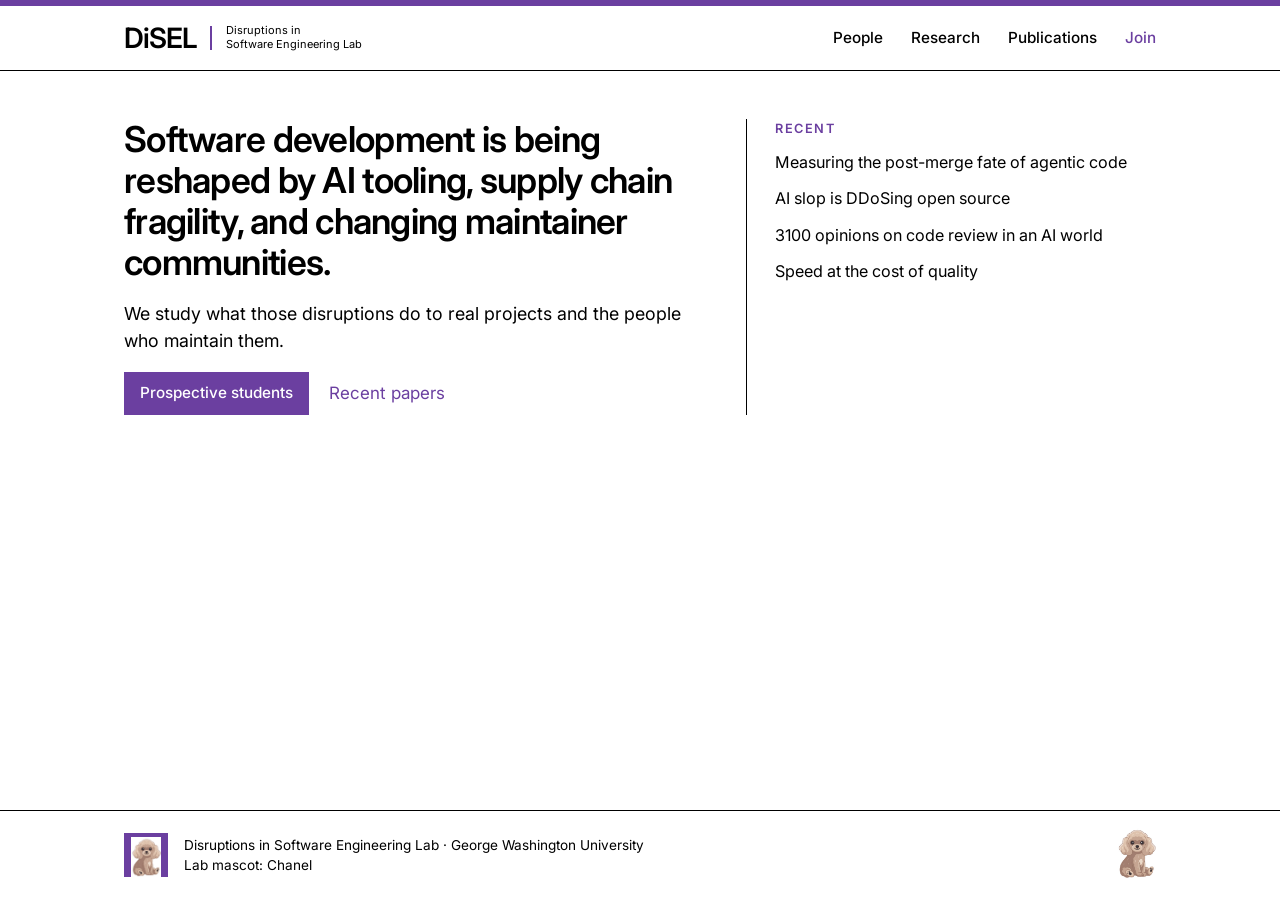
==== index.html @ 05b07bbb "creating home[age beta draft" ====
<!doctype html>
<html lang="en">
<head>
<meta charset="utf-8">
<meta name="viewport" content="width=device-width, initial-scale=1">
<title>DiSEL · Disruptions in Software Engineering Lab</title>
<meta name="description" content="DiSEL studies what disruptions like AI tooling, supply chain fragility, and changing maintainer communities do to real software projects and the people who maintain them. George Washington University.">
<link rel="icon" href="assets/favicon.svg" type="image/svg+xml">
<link rel="preconnect" href="https://fonts.googleapis.com">
<link href="https://fonts.googleapis.com/css2?family=Inter:wght@400;500;600&display=swap" rel="stylesheet">
<link rel="stylesheet" href="style.css">
</head>
<body>
<div class="edge"></div>
<header>
  <div class="header-inner">
    <a class="lockup" href="index.html">
      <span class="wordmark">DiSEL</span>
      <span class="divider"></span>
      <span class="fullname">Disruptions in<br>Software Engineering Lab</span>
    </a>
    <nav>
      <a href="people.html">People</a>
      <a href="research.html">Research</a>
      <a href="publications.html">Publications</a>
      <a class="join" href="join.html">Join</a>
    </nav>
  </div>
</header>

<main>
  <div class="hero">
    <div>
      <h1>Software development is being reshaped by AI tooling, supply chain fragility, and changing maintainer communities.</h1>
      <p class="lede">We study what those disruptions do to real projects and the people who maintain them.</p>
      <div class="actions">
        <a class="button" href="join.html">Prospective students</a>
        <a href="publications.html">Recent papers</a>
      </div>
    </div>
    <aside class="side">
      <div class="label">Recent</div>
      <ul>
        <li><a href="https://courtney-e-miller.github.io/projects/dtvdhve.html" target="_blank" rel="noopener">Measuring the post-merge fate of agentic code</a></li>
        <li><a href="https://courtney-e-miller.github.io/papers/AI_Slop_Is_DDoSing_OpenSource.pdf" target="_blank" rel="noopener">AI slop is DDoSing open source</a></li>
        <li><a href="https://courtney-e-miller.github.io/papers/3100_Opinions_on_Code_Review_in_an_AI_World_Building_Causal_Theory_from_Practitioner_Discourse.pdf" target="_blank" rel="noopener">3100 opinions on code review in an AI world</a></li>
        <li><a href="https://courtney-e-miller.github.io/papers/SpeedAtTheCostofQuality_TheImpactofLLMAgentAssistantonSoftwareDevelopment.pdf" target="_blank" rel="noopener">Speed at the cost of quality</a></li>
      </ul>
    </aside>
  </div>
</main>

<footer>
  <div class="footer-inner">
    <div class="footer-left">
      <div class="tile"><img src="assets/chanel.png" alt=""></div>
      <div>Disruptions in Software Engineering Lab · George Washington University<br>Lab mascot: Chanel</div>
    </div>
    <div class="footer-right"><img src="assets/chanel.png" alt="Chanel, a toy poodle"></div>
  </div>
</footer>
</body>
</html>
---- style.css ----
/* DiSEL site. One file. Change the accent here and it changes everywhere. */
:root {
  --ink: #000000;
  --paper: #FFFFFF;
  --accent: #6B3FA0;      /* amethyst */
  --accent-dark: #9A6BD1; /* only on black backgrounds */
  --max: 1080px;
}

* { box-sizing: border-box; }
html { font-size: 17px; }
body {
  margin: 0;
  font-family: "Inter", system-ui, -apple-system, "Segoe UI", Helvetica, Arial, sans-serif;
  color: var(--ink);
  background: var(--paper);
  line-height: 1.5;
  min-height: 100vh; display: flex; flex-direction: column;
}
main { flex: 1 0 auto; width: 100%; }
a { color: var(--accent); text-decoration: none; }
a:hover { text-decoration: underline; }
h1, h2, h3 { line-height: 1.15; letter-spacing: -0.02em; margin: 0 0 0.5em; }
h1 { font-size: 2rem; font-weight: 600; }
h2 { font-size: 1.3rem; font-weight: 600; margin-top: 2.2em; }
h3 { font-size: 1rem; font-weight: 600; margin-top: 1.6em; }
p { margin: 0 0 1em; }
ul { padding-left: 1.2em; }

/* page edge */
.edge { height: 6px; background: var(--accent); }

/* header */
header {
  border-bottom: 1px solid var(--ink);
}
.header-inner {
  max-width: var(--max); margin: 0 auto; padding: 18px 24px;
  display: flex; align-items: center; justify-content: space-between; gap: 24px; flex-wrap: wrap;
}
.lockup { display: flex; align-items: center; gap: 14px; color: var(--ink); }
.lockup:hover { text-decoration: none; }
.wordmark { font-weight: 600; font-size: 28px; line-height: 1; letter-spacing: -0.035em; }
.divider { width: 2px; height: 24px; background: var(--accent); }
.fullname { font-size: 11px; line-height: 1.25; }
nav { display: flex; gap: 28px; font-weight: 500; font-size: 0.9rem; flex-wrap: wrap; }
nav a { color: var(--ink); }
nav a.active, nav a.join { color: var(--accent); }

/* content */
main { max-width: var(--max); margin: 0 auto; padding: 48px 24px 64px; }
.hero { display: grid; grid-template-columns: 1.4fr 1fr; gap: 48px; }
.hero h1 { font-size: 2.1rem; }
.lede { font-size: 1.05rem; max-width: 36em; }
.actions { display: flex; gap: 20px; align-items: center; margin-top: 8px; }
.button {
  display: inline-block; background: var(--accent); color: #fff; font-weight: 500;
  padding: 10px 16px; font-size: 0.9rem;
}
.button:hover { text-decoration: none; opacity: 0.92; }
.side { border-left: 1px solid var(--ink); padding-left: 28px; }
.label { font-weight: 600; font-size: 0.75rem; letter-spacing: 0.12em; text-transform: uppercase; color: var(--accent); margin-bottom: 12px; }
.side ul { list-style: none; padding: 0; margin: 0; }
.side li { margin-bottom: 12px; font-size: 0.95rem; }
.side li a { color: var(--ink); }

/* publications */
.pub { margin-bottom: 28px; max-width: 46em; }
.pub .title { font-weight: 600; }
.pub .meta { font-size: 0.9rem; }
.pub .links { font-size: 0.9rem; }
.pub .links a + a::before { content: " · "; color: var(--ink); }

/* people */
.person { display: flex; gap: 20px; align-items: flex-start; margin-bottom: 28px; max-width: 46em; }
.person img { width: 96px; height: 96px; object-fit: cover; flex: none; }
.person .name { font-weight: 600; }
.person .role { font-size: 0.9rem; }

/* faq */
.faq h3 { margin-top: 1.4em; }
.faq p, .faq li { max-width: 46em; }

/* footer */
footer { border-top: 1px solid var(--ink); }
.footer-inner {
  max-width: var(--max); margin: 0 auto; padding: 16px 24px;
  display: flex; align-items: center; justify-content: space-between; gap: 16px; flex-wrap: wrap;
  font-size: 0.8rem;
}
.footer-left { display: flex; align-items: center; gap: 16px; }
.tile { width: 44px; height: 44px; background: var(--accent); display: flex; align-items: flex-end; justify-content: center; overflow: hidden; }
.tile img { height: 40px; width: auto; }
.footer-right img { height: 52px; width: auto; }

@media (max-width: 720px) {
  .hero { grid-template-columns: 1fr; gap: 32px; }
  .side { border-left: 0; padding-left: 0; border-top: 1px solid var(--ink); padding-top: 24px; }
  .hero h1 { font-size: 1.7rem; }
}
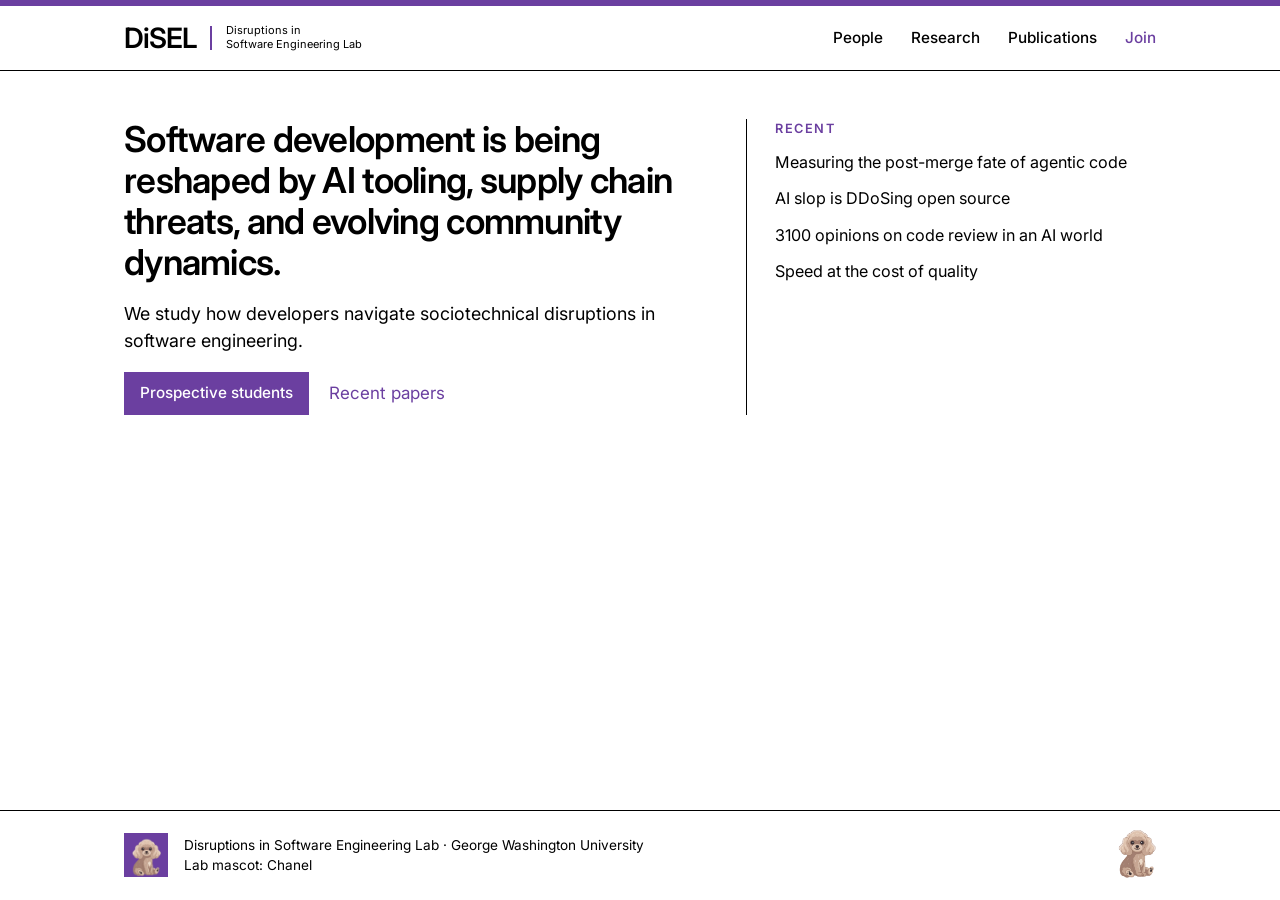
==== commit 10b78e0b: "beta website version 0" ====
--- a/index.html
+++ b/index.html
@@ -31,8 +31,8 @@
 <main>
   <div class="hero">
     <div>
-      <h1>Software development is being reshaped by AI tooling, supply chain fragility, and changing maintainer communities.</h1>
-      <p class="lede">We study what those disruptions do to real projects and the people who maintain them.</p>
+      <h1>Software development is being reshaped by AI tooling, supply chain threats, and evolving community dynamics.</h1>
+      <p class="lede">We study how developers navigate sociotechnical disruptions in software engineering.</p>
       <div class="actions">
         <a class="button" href="join.html">Prospective students</a>
         <a href="publications.html">Recent papers</a>
--- a/style.css
+++ b/style.css
@@ -51,7 +51,7 @@
 main { max-width: var(--max); margin: 0 auto; padding: 48px 24px 64px; }
 .hero { display: grid; grid-template-columns: 1.4fr 1fr; gap: 48px; }
 .hero h1 { font-size: 2.1rem; }
-.lede { font-size: 1.05rem; max-width: 36em; }
+.lede { font-size: 1.05rem }
 .actions { display: flex; gap: 20px; align-items: center; margin-top: 8px; }
 .button {
   display: inline-block; background: var(--accent); color: #fff; font-weight: 500;
@@ -72,8 +72,13 @@
 .pub .links a + a::before { content: " · "; color: var(--ink); }
 
 /* people */
-.person { display: flex; gap: 20px; align-items: flex-start; margin-bottom: 28px; max-width: 46em; }
-.person img { width: 96px; height: 96px; object-fit: cover; flex: none; }
+.person { display: flex; gap: 20px; align-items: center; margin-bottom: 28px; max-width: 46em; }
+.person img {
+  width: 96px; height: 96px; object-fit: cover; flex: none;
+  border-radius: 50%;
+  border: 2px solid var(--accent);
+  background: #fff;
+}
 .person .name { font-weight: 600; }
 .person .role { font-size: 0.9rem; }
 
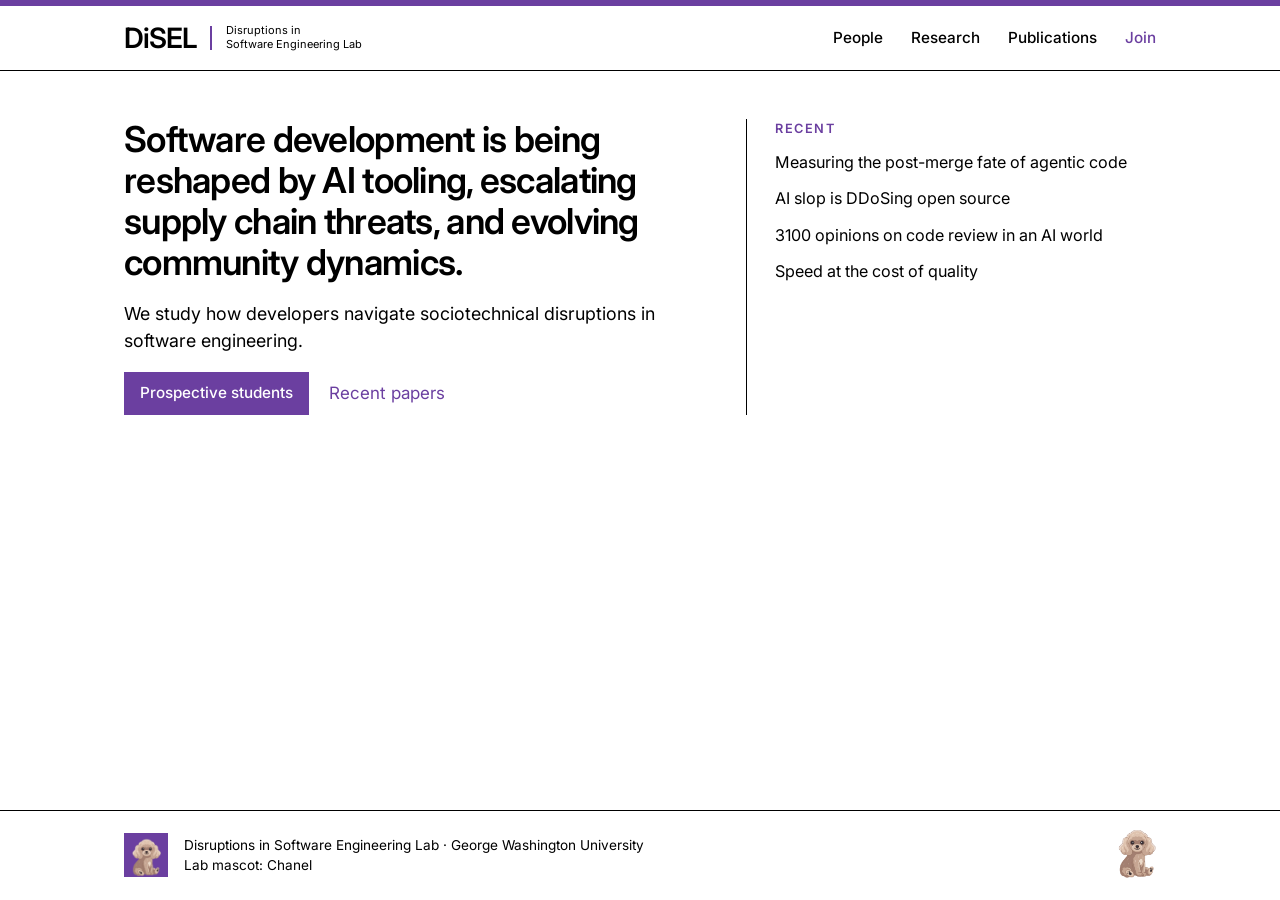
==== commit b7c2671d: "tiny tweak" ====
--- a/index.html
+++ b/index.html
@@ -31,7 +31,7 @@
 <main>
   <div class="hero">
     <div>
-      <h1>Software development is being reshaped by AI tooling, supply chain threats, and evolving community dynamics.</h1>
+      <h1>Software development is being reshaped by AI tooling, escalating supply chain threats, and evolving community dynamics.</h1>
       <p class="lede">We study how developers navigate sociotechnical disruptions in software engineering.</p>
       <div class="actions">
         <a class="button" href="join.html">Prospective students</a>
